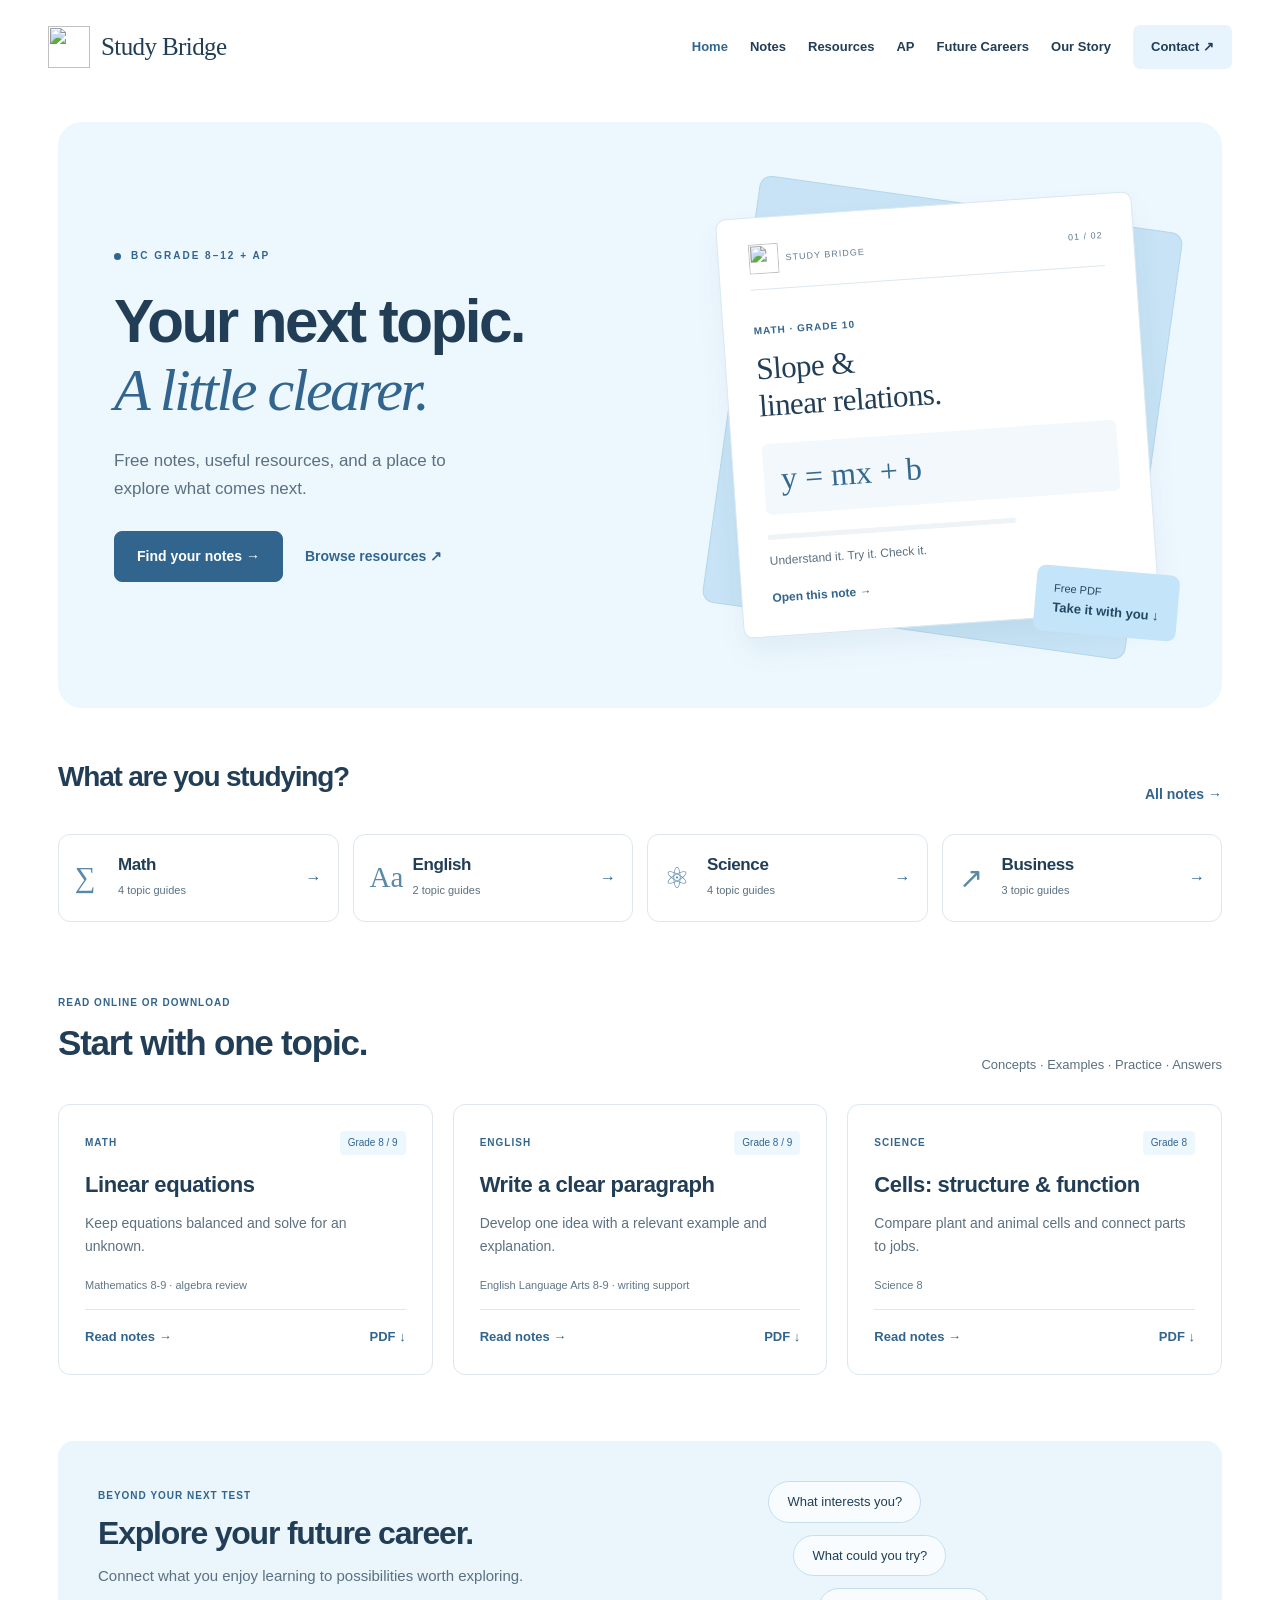
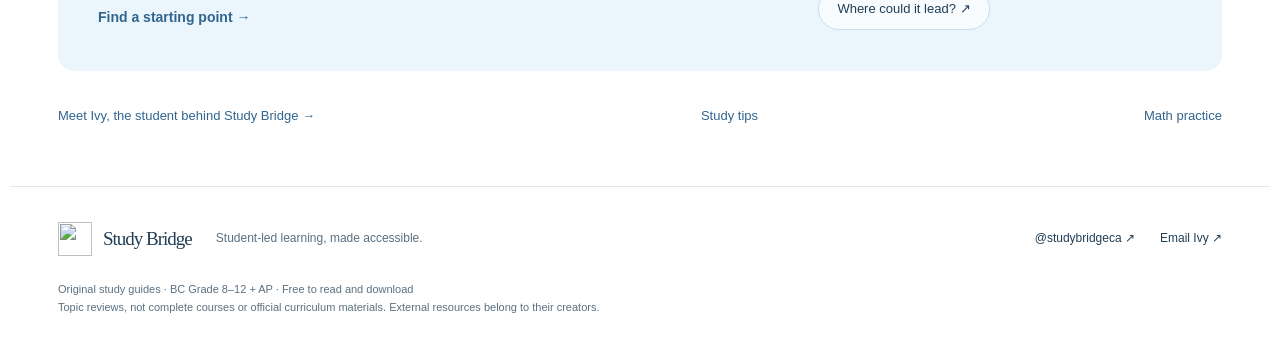
==== index.html @ da72101c "Add Study Bridge website and editable learning content" ====
<!doctype html>
<html lang="en"><head><meta charset="utf-8"><meta name="viewport" content="width=device-width,initial-scale=1"><meta name="description" content="Study Bridge: a student-led space to learn, practise, and grow together. Free lessons, study tips, and community."><meta name="theme-color" content="#214be6"><title>Study Bridge — A little support. A lot of possibility.</title><link rel="icon" href="./assets/logo.svg" type="image/svg+xml"><link rel="stylesheet" href="./styles.css"><script defer src="./content.js"></script><script defer src="./notes-data.js"></script><script defer src="./library.js"></script><script defer src="./app.js"></script></head><body><a class="skip" href="#main">Skip to content</a><header><a class="brand" href="#home" aria-label="Study Bridge home"><img src="./assets/logo.svg" alt="" width="42" height="42">Study Bridge</a><button id="menu" class="menu" aria-expanded="false" aria-controls="nav">Menu ☰</button><nav id="nav" aria-label="Main navigation"><a href="#home">Home</a><a href="#learn">Notes</a><a href="#resources">Resources</a><a href="#ap">AP</a><a href="#careers">Future Careers</a><a href="#story">Our Story</a><a class="nav-cta" href="#involved">Contact ↗</a></nav></header><main id="main" tabindex="-1"></main><footer><a class="brand" href="#home"><img src="./assets/logo.svg" alt="" width="34" height="34">Study Bridge</a><p>Student-led learning, made accessible.</p><div><a href="https://www.instagram.com/studybridgeca/" target="_blank" rel="noopener noreferrer">@studybridgeca ↗</a><a href="mailto:ivyystudyy@gmail.com">Email Ivy ↗</a></div><small>Original study guides · BC Grade 8–12 + AP · Free to read and download<br>Topic reviews, not complete courses or official curriculum materials. External resources belong to their creators.</small></footer><noscript><p>Please enable JavaScript to view lessons and use the quizzes.</p></noscript></body></html>
---- styles.css ----
:root{--blue:#214be6;--ink:#182b50;--muted:#5e6d85;--line:#dce3ef;--pale:#edf3ff;--white:#fff}*{box-sizing:border-box}html{scroll-behavior:smooth}body{margin:0;background:#fbfcff;color:var(--ink);font:16px/1.65 -apple-system,BlinkMacSystemFont,"Segoe UI",sans-serif}a{color:inherit;text-decoration:none}button,input,textarea{font:inherit}button,a,input,textarea,summary{touch-action:manipulation}button{cursor:pointer}a:focus-visible,button:focus-visible,input:focus-visible,textarea:focus-visible,summary:focus-visible{outline:3px solid #e99c22;outline-offset:5px}header{min-height:100px;max-width:1320px;margin:auto;padding:22px 48px;display:flex;align-items:center;justify-content:space-between;gap:30px}.brand{display:inline-flex;align-items:center;font-size:23px;font-weight:750;letter-spacing:-1px;white-space:nowrap}.brand-mark{display:inline-flex;align-items:center;justify-content:center;background:var(--blue);color:white;width:34px;height:34px;border-radius:9px;font-size:38px;line-height:1;margin-right:10px;padding-bottom:10px}.brand-dot{color:var(--blue)}nav{display:flex;align-items:center;gap:25px;font-size:13px;font-weight:600}nav a.active{color:var(--blue)}nav a:hover{color:var(--blue)}.nav-cta{border:1px solid var(--line);padding:11px 18px;border-radius:7px}.nav-cta span{padding-left:12px}.menu{display:none}.skip{position:absolute;top:-100px;padding:10px;background:white;z-index:10}.skip:focus{top:0}main{min-height:65vh}.wrap{max-width:1224px;margin:auto;padding:0 48px}.hero{padding-top:65px;padding-bottom:65px;display:grid;grid-template-columns:1.07fr 1fr;gap:60px;align-items:center}.eyebrow{color:var(--blue);font-size:11px;font-weight:750;letter-spacing:2px;text-transform:uppercase;display:flex;gap:10px;align-items:center}.eyebrow:before{content:"";width:7px;height:7px;border-radius:50%;background:var(--blue)}h1,h2,h3,p{margin-top:0}h1{font-size:clamp(42px,4.8vw,65px);line-height:1.09;letter-spacing:-3px;font-weight:650;margin:24px 0}h1 em{font-family:Georgia,serif;color:var(--blue);font-weight:400}p{color:var(--muted)}.hero p{max-width:410px;font-size:17px;line-height:1.8}.actions{display:flex;align-items:center;gap:22px;flex-wrap:wrap;margin-top:28px}.btn{display:inline-flex;justify-content:center;gap:25px;align-items:center;padding:13px 22px;background:var(--blue);color:white;border:1px solid var(--blue);border-radius:6px;font-size:14px;font-weight:650}.btn:hover{background:#1738b5}.btn.secondary{background:white;color:var(--blue);border-color:var(--line)}.text-link{font-size:14px;font-weight:650;color:var(--blue)}.hero-art{position:relative}.hero-art img{display:block;width:100%;border-radius:22px}.art-note{font-family:Georgia,serif;font-style:italic;text-align:center;margin-top:12px;color:#687da3;font-size:15px}.micro{font-size:12px!important;margin-top:24px;display:flex;gap:20px}.micro span:before{content:"✓ ";color:var(--blue)}.ribbon{border-top:1px solid var(--line);border-bottom:1px solid var(--line);padding:20px 0;display:flex;justify-content:space-between;align-items:center;gap:20px;font-size:12px;letter-spacing:.5px}.ribbon strong{font-size:13px}.ribbon span{color:var(--muted)}section.block{padding:66px 0}.section-top{display:flex;justify-content:space-between;align-items:end;gap:20px;margin-bottom:28px}h2{font-size:35px;line-height:1.2;letter-spacing:-1.2px;margin-bottom:12px}h3{font-size:21px;line-height:1.3;letter-spacing:-.4px;margin-bottom:12px}.section-top p{margin:0;font-size:14px}.cards{display:grid;grid-template-columns:repeat(4,1fr);gap:18px}.card{padding:25px;border:1px solid var(--line);background:white;border-radius:12px;transition:transform .2s,border-color .2s}.card:hover{transform:translateY(-3px);border-color:#91aaf2}.icon{display:flex;align-items:center;justify-content:center;width:48px;height:48px;border-radius:10px;background:var(--pale);color:var(--blue);font:26px Georgia,serif;margin-bottom:29px}.card p{font-size:13px;min-height:43px}.card .card-link{display:flex;justify-content:space-between;border-top:1px solid var(--line);padding-top:17px;font-size:12px;font-weight:650;color:var(--blue)}.tag{display:inline-block;color:var(--blue);font-size:10px;font-weight:700;letter-spacing:1px;text-transform:uppercase;margin-bottom:10px}.feature{display:grid;grid-template-columns:1fr 1fr;background:var(--pale);border-radius:16px;overflow:hidden}.feature-copy{padding:42px}.feature-copy p{font-size:14px}.math-art{min-height:260px;display:flex;align-items:center;justify-content:center;background:#e0eaff;position:relative;overflow:hidden}.math-art:before,.math-art:after{content:"";position:absolute;width:260px;height:260px;border:1px solid #bed0f7;border-radius:50%;transform:translate(-85px,50px)}.math-art:after{transform:translate(85px,-50px)}.equation{background:white;padding:27px 38px;box-shadow:0 15px 40px #183b8c12;border-radius:10px;transform:rotate(-5deg);z-index:1;font:38px Georgia,serif;color:var(--blue)}.equation small{display:block;font:11px sans-serif;letter-spacing:2px;margin-bottom:15px}.story-strip{display:grid;grid-template-columns:1fr 1fr;gap:80px;padding:70px 0}.story-strip h2{max-width:420px}.story-strip p{font-size:15px}.cta{padding:42px;border-radius:14px;background:var(--blue);color:white;display:flex;align-items:center;justify-content:space-between;gap:20px;margin-bottom:70px}.cta p{color:#d7e2ff;margin:0}.cta h2{font-size:29px}.cta .btn{background:white;color:var(--blue);white-space:nowrap}footer{border-top:1px solid var(--line);max-width:1224px;margin:auto;padding:35px 48px;display:flex;align-items:center;gap:24px;flex-wrap:wrap}footer .brand{font-size:19px}footer p,footer a{font-size:12px}footer p{margin:0}footer div{margin-left:auto;display:flex;gap:25px}footer small{width:100%;font-size:11px;color:var(--muted)}.page-head{padding:50px 0 35px;max-width:760px}.page-head h1{font-size:52px}.page-head p{font-size:17px}.three{grid-template-columns:repeat(3,1fr)}.lesson-layout{display:grid;grid-template-columns:230px 1fr;gap:50px;padding-bottom:70px}.lesson-nav{position:sticky;top:24px;align-self:start;border:1px solid var(--line);border-radius:12px;padding:22px;font-size:13px}.lesson-nav a{display:block;padding:8px 0;color:var(--muted)}.lesson-nav a:hover{color:var(--blue)}.lesson-nav progress{width:100%;accent-color:var(--blue)}.lesson section{margin-bottom:30px;padding:30px;background:white;border:1px solid var(--line);border-radius:12px;scroll-margin-top:20px}.lesson h2{font-size:26px}.lesson p,.lesson li{font-size:15px}.formula{background:var(--pale);border-left:3px solid var(--blue);padding:18px 22px;font-size:22px;color:var(--blue);margin:20px 0}.callout{padding:18px;border-radius:8px;background:var(--pale);font-size:14px}.steps{padding-left:23px}.steps li{padding:6px 0}.check{display:block;margin-top:24px;font-size:13px;font-weight:600}.check input{accent-color:var(--blue);margin-right:8px}details{border-bottom:1px solid var(--line);padding:18px 0}summary{cursor:pointer;font-weight:600}details p{margin:15px 0 0}.quiz fieldset{border:0;padding:22px 0;margin:0;border-bottom:1px solid var(--line)}.quiz legend{font-size:16px;font-weight:650;padding-top:20px}.option{display:block;border:1px solid var(--line);padding:10px 14px;margin-top:9px;border-radius:7px;font-size:14px;cursor:pointer}.option:has(input:checked){border-color:var(--blue);background:var(--pale)}.option input{margin-right:10px;accent-color:var(--blue)}.feedback{font-size:14px;margin-top:12px;padding:12px;background:#eef5ff;border-radius:6px}.feedback.correct{background:#e8f6ee;color:#24553c}.result{padding:18px;margin-top:20px;background:var(--pale);border-radius:8px}.timeline{border-left:2px solid #bdcff8;padding-left:35px;margin:10px 0 60px;max-width:800px}.timeline article{position:relative;padding:10px 0 25px}.timeline article:before{content:"";position:absolute;left:-43px;top:18px;width:14px;height:14px;border-radius:50%;background:var(--blue);border:3px solid #fbfcff}.timeline p{font-size:16px}.tips-list{max-width:850px;padding-bottom:65px}.tips-list details{padding:24px 0}.tips-list summary{font-size:22px}.draft{width:100%;min-height:150px;border:1px solid var(--line);padding:15px;border-radius:8px;background:#fbfcff;color:var(--ink)}.wide-card{padding:30px;margin:30px 0 65px;border:1px solid var(--line);border-radius:12px;background:white}.muted{font-size:13px;color:var(--muted)}.breadcrumb{font-size:13px;color:var(--blue);margin-bottom:20px}.status{font-size:13px;min-height:25px;margin-top:12px}.reset{background:none;border:0;color:var(--muted);text-decoration:underline;font-size:12px;padding:12px 0} @media(max-width:1050px){header{padding:20px 28px}nav{gap:15px;font-size:12px}.wrap{padding:0 28px}.hero{gap:28px}h1{font-size:51px}.cards{grid-template-columns:repeat(2,1fr)}.three{grid-template-columns:repeat(3,1fr)}}@media(max-width:760px){header{min-height:80px;flex-wrap:wrap;padding:20px 22px;gap:15px}.menu{display:block;border:1px solid var(--line);background:white;border-radius:6px;padding:7px 12px;font-size:13px}nav{display:none;width:100%;flex-wrap:wrap;padding:12px 0;gap:18px}nav.open{display:flex}.wrap{padding:0 22px}.hero{grid-template-columns:1fr;padding-top:35px;padding-bottom:35px;gap:25px}h1{font-size:48px;letter-spacing:-2px}.hero p{font-size:16px}.hero-art{max-width:460px;width:100%;margin:auto}.ribbon{flex-wrap:wrap;gap:10px 22px}.ribbon strong{width:100%}section.block{padding:40px 0}.section-top{align-items:start}.section-top h2,h2{font-size:29px}.section-top .text-link{max-width:110px}.card{padding:20px}.cards,.three{grid-template-columns:1fr 1fr}.feature{grid-template-columns:1fr}.feature-copy{padding:28px}.math-art{min-height:210px}.story-strip{grid-template-columns:1fr;gap:15px;padding:45px 0}.cta{align-items:start;flex-direction:column;padding:28px;margin-bottom:40px}footer{padding:28px 22px;gap:18px}footer div{margin-left:0}.page-head{padding:30px 0 20px}.page-head h1{font-size:40px}.lesson-layout{grid-template-columns:1fr;gap:22px}.lesson-nav{position:static}.lesson-nav a{display:inline-block;margin-right:15px}.lesson section{padding:22px}.page-head p{font-size:16px}}@media(max-width:420px){.cards,.three{grid-template-columns:1fr}.card p{min-height:0}.icon{margin-bottom:20px}.micro{gap:12px}.section-top{flex-direction:column}.section-top .text-link{max-width:none}.equation{font-size:30px}}@media(prefers-reduced-motion:reduce){html{scroll-behavior:auto}*{transition:none!important}}
/* Study Bridge v2: soft blue, direct navigation, topic-first learning. */
:root{--blue:#32658e;--ink:#213e56;--muted:#5b7080;--line:#dce7ee;--pale:#edf7fe}body{background:#fff}header{max-width:1320px;min-height:94px}header .brand{font-family:Georgia,serif;font-weight:500;font-size:25px;letter-spacing:-.6px}.brand img{margin-right:11px}nav{gap:22px}nav a{white-space:nowrap}.nav-cta{background:#e8f4fd;border:0}.wrap{max-width:1260px}.eyebrow{font-size:10px}.home-intro{display:grid;grid-template-columns:1.15fr 1fr;align-items:center;gap:70px;background:#edf7fe;border-radius:24px;padding:65px 56px;margin-top:28px}.home-intro h1{font-size:clamp(44px,4.7vw,63px);font-weight:550;letter-spacing:-2.5px;line-height:1.12}.home-intro p{max-width:360px;font-size:17px}.btn{background:#32658e;border-color:#32658e;border-radius:8px}.btn:hover{background:#244d70}.study-stack{position:relative;padding:18px 20px}.stack-back{background:#c7e3f5;border:1px solid #b5d6eb;position:absolute;inset:15px 10px 10px 20px;border-radius:12px;transform:rotate(8deg)}.sample-sheet{position:relative;background:white;border:1px solid #d8e8f3;padding:26px 30px;border-radius:10px;box-shadow:0 15px 28px #365b7910;transform:rotate(-4deg)}.sheet-brand{display:flex;align-items:center;gap:7px;font-size:9px;letter-spacing:1px;color:#607c91;border-bottom:1px solid var(--line);padding-bottom:15px;margin-bottom:26px}.sheet-brand span{margin-left:auto}.sample-sheet h2{font-family:Georgia,serif;font-size:31px;font-weight:400;letter-spacing:-.6px}.sample-sheet p{font-size:12px;margin:12px 0}.sample-sheet a{font-size:12px;font-weight:650;color:var(--blue)}.sample-equation{font:32px Georgia,serif;background:#f2f8fc;color:#34698f;border-radius:6px;padding:17px;margin-top:20px}.sheet-rule{width:70%;height:5px;background:#edf3f7;margin-top:20px}.pdf-stamp{position:absolute;right:-12px;bottom:7px;background:#c4e4f9;color:#234861;padding:13px 18px;border-radius:9px;transform:rotate(5deg);font-size:11px}.pdf-stamp strong{font-size:13px}.subject-section{padding-top:52px}.subject-section h2{font-size:28px}.subject-grid{display:grid;grid-template-columns:repeat(4,1fr);gap:14px}.subject-tile{border:1px solid var(--line);border-radius:12px;padding:19px 16px;display:flex;align-items:center;gap:12px}.subject-tile>span{font:29px Georgia,serif;color:#5b8aa9;width:31px}.subject-tile h3{margin:0;font-size:17px}.subject-tile small{font-size:11px;color:var(--muted)}.subject-tile b{margin-left:auto;color:var(--blue);font-weight:400}.subject-tile:hover{background:var(--pale)}.notes-grid{display:grid;grid-template-columns:repeat(3,minmax(0,1fr));gap:20px}.note-card{border:1px solid var(--line);border-radius:12px;padding:26px;display:flex;flex-direction:column;background:#fff;min-width:0}.note-card h3{font-size:22px;line-height:1.3;margin:16px 0 12px}.note-card h3 a:hover{color:var(--blue)}.note-card p{font-size:14px;margin-bottom:18px}.note-top{display:flex;justify-content:space-between;align-items:center;gap:8px}.note-top .tag{margin:0}.grade-pill{padding:4px 8px;background:var(--pale);border-radius:4px;color:var(--blue);font-size:10px;white-space:nowrap}.course-label{display:block;font-size:11px;color:#607787;margin-bottom:15px}.note-links{display:flex;justify-content:space-between;gap:10px;border-top:1px solid var(--line);padding-top:16px;margin-top:auto;font-size:13px;font-weight:600;color:var(--blue)}.note-links a:hover,.text-link:hover{text-decoration:underline}.future-banner{background:#eaf5fc;border-radius:16px;display:grid;grid-template-columns:1.5fr 1fr;gap:50px;padding:40px}.future-banner h2{font-size:32px}.future-banner p{font-size:15px}.path-labels{display:flex;flex-direction:column;gap:12px;align-items:start;justify-content:center}.path-labels span{border:1px solid #c6dfef;background:#f8fcff;padding:9px 18px;border-radius:30px;font-size:13px}.path-labels span:nth-child(2){margin-left:25px}.path-labels span:nth-child(3){margin-left:50px}.home-bottom{display:flex;gap:28px;justify-content:space-between;font-size:13px;padding:34px 0 60px;color:var(--blue)}.page-head{max-width:900px;padding-top:45px}.page-head h1{font-size:50px;font-weight:550;letter-spacing:-2px}.filter-bar{display:flex;align-items:end;gap:16px;background:#f2f8fc;border:1px solid var(--line);border-radius:12px;padding:22px;margin:5px 0 18px}.filter-bar label{display:flex;flex-direction:column;gap:7px;font-size:11px;color:var(--muted);font-weight:650;min-width:155px}.filter-bar select,.filter-bar input{background:white;border:1px solid #cedee9;color:var(--ink);border-radius:6px;padding:10px 12px;font:14px -apple-system,BlinkMacSystemFont,"Segoe UI",sans-serif;min-height:44px;max-width:100%}.filter-bar .search-label{flex:1}.filter-bar button{min-height:44px;padding:10px 18px}.filter-bar p{margin:0 0 10px}.library-meta{display:flex;justify-content:space-between;gap:12px;font-size:12px;color:var(--muted);margin:20px 0}.library-meta p{margin:0}.catalog-note{font-size:12px;line-height:1.7;margin:22px 0 40px;max-width:860px}.slim-banner{border-top:1px solid var(--line);display:flex;gap:25px;flex-wrap:wrap;padding:26px 0 65px;font-size:14px}.slim-banner a{color:var(--blue);font-weight:650}.empty-state{grid-column:1/-1;padding:40px;border:1px dashed #b4cbdc;border-radius:12px;background:#f8fcff}.resource-bottom{margin-top:auto;display:flex;align-items:start;flex-direction:column;gap:14px}.cost{font-size:11px;color:#436c54;background:#eff7f1;padding:4px 8px;border-radius:4px}.note-reader{max-width:850px;margin:35px auto 65px}.note-reader .page-head{padding-top:25px}.note-reader .page-head h1{font-size:45px}.download-row{display:flex;align-items:center;justify-content:space-between;gap:15px;border-block:1px solid var(--line);padding:20px 0;margin-bottom:30px}.download-row>span{font-size:13px;color:var(--muted)}.note-credit{font-size:12px;color:var(--muted);padding:20px 0}.note-credit a{color:var(--blue);text-decoration:underline}.practice-item{padding:15px 0;border-top:1px solid var(--line)}.practice-item details{border:0;padding:0}.practice-item p{margin-bottom:9px}.practice-item summary{font-size:13px;color:var(--blue)}.career-grid details{margin-top:auto;border:0}.career-grid summary{font-size:14px;color:var(--blue)}.career-tools{padding:50px 0 10px}.founder-layout{display:grid;grid-template-columns:.85fr 1.15fr;gap:75px;align-items:center;padding:55px 0 80px}.founder-photo img{width:100%;height:560px;object-fit:cover;object-position:50% 39%;border-radius:12px;display:block}.founder-photo span{display:block;font-size:11px;color:var(--muted);margin-top:13px;letter-spacing:.7px}.founder-copy h1{font-family:Georgia,serif;font-size:60px;font-weight:400;letter-spacing:-2px}.founder-copy p{font-size:16px;line-height:1.95;margin-bottom:21px}.founder-signature{font:italic 35px Georgia,serif;color:var(--blue);margin:10px 0 20px}.contact-links{border-top:1px solid var(--line);padding-top:20px;display:flex;flex-wrap:wrap;gap:14px 25px;font-size:13px;color:var(--blue)}.contact-panel{display:grid;grid-template-columns:1fr 1fr;gap:22px;padding:10px 0 50px}.contact-panel>a{padding:32px;border:1px solid var(--line);border-radius:12px;background:var(--pale)}.contact-panel h2{font-size:25px;overflow-wrap:anywhere}.contact-panel p{font-size:14px;margin-bottom:0}.contact-panel a:hover{border-color:#7ea7c5}footer{max-width:1260px}footer .brand{font-family:Georgia,serif;font-weight:500}select:focus-visible{outline:3px solid #e99c22;outline-offset:3px} @media(max-width:1100px){nav{gap:15px;font-size:12px}.home-intro{gap:30px;padding:40px 35px}.subject-grid{grid-template-columns:repeat(2,1fr)}.notes-grid{grid-template-columns:repeat(2,minmax(0,1fr))}.founder-layout{gap:40px}.founder-photo img{height:530px}.filter-bar label{min-width:120px}}@media(max-width:760px){header{padding:18px 22px}.home-intro{margin-top:12px;padding:32px 25px;grid-template-columns:1fr;gap:30px;border-radius:16px}.home-intro h1{font-size:44px}.home-intro p{font-size:15px}.study-stack{max-width:370px;margin:auto;width:100%;padding:12px 15px}.sample-sheet{padding:20px 25px}.sample-sheet h2{font-size:29px}.sheet-brand{margin-bottom:20px}.subject-section{padding-top:35px}.subject-grid{gap:10px}.subject-tile{padding:15px 12px;gap:8px}.subject-tile h3{font-size:15px}.subject-tile>span{font-size:24px;width:22px}.notes-grid{grid-template-columns:1fr}.note-card{padding:23px}.future-banner{grid-template-columns:1fr;padding:28px;gap:15px}.path-labels{gap:8px}.home-bottom{flex-wrap:wrap;gap:16px;padding:26px 0 40px}.home-bottom>a:first-child{width:100%}.filter-bar{flex-wrap:wrap;gap:13px;padding:17px}.filter-bar label{min-width:0;flex:1}.filter-bar .search-label{flex:1 1 calc(100% - 90px)}.filter-bar select{width:100%}.page-head h1{font-size:39px}.library-meta{font-size:11px}.founder-layout{grid-template-columns:1fr;gap:30px;padding:25px 0 45px}.founder-photo{max-width:420px;margin:auto;width:100%}.founder-photo img{height:430px;object-position:50% 38%}.founder-copy h1{font-size:48px}.founder-copy p{font-size:15px}.contact-panel{grid-template-columns:1fr;gap:15px}.contact-panel>a{padding:25px}.contact-panel h2{font-size:24px}.note-reader .page-head h1{font-size:37px}.download-row{align-items:start;flex-direction:column}.pdf-stamp{right:-5px}.slim-banner{padding-bottom:35px}footer small{line-height:1.8}}@media(max-width:350px){.subject-grid{grid-template-columns:1fr}.home-intro h1{font-size:37px}}
main:focus{outline:none}
@media(max-width:760px){.filter-bar{display:grid;grid-template-columns:minmax(0,1fr) minmax(0,1fr);align-items:end}.filter-bar .search-label{grid-column:1/-1}.filter-bar button{justify-self:start}.filter-bar p{grid-column:1/-1}.filter-bar input{width:100%}}
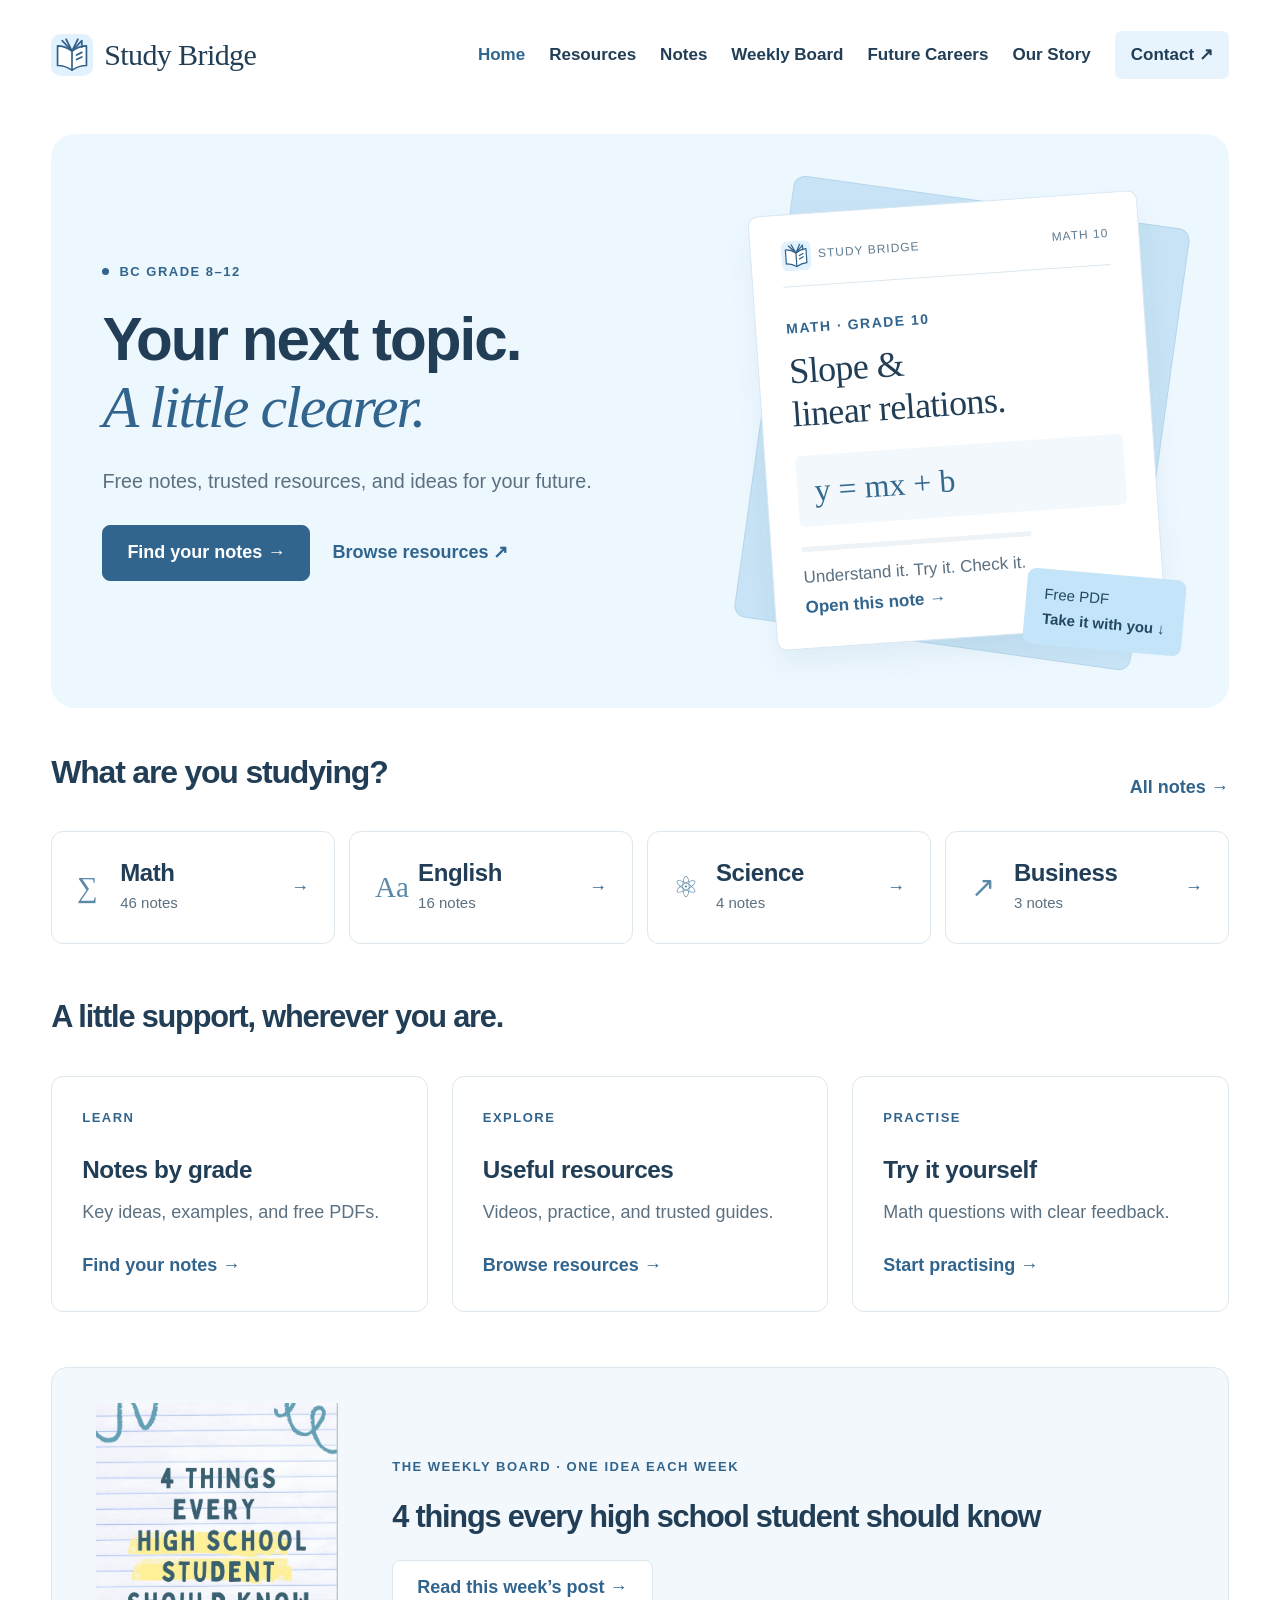
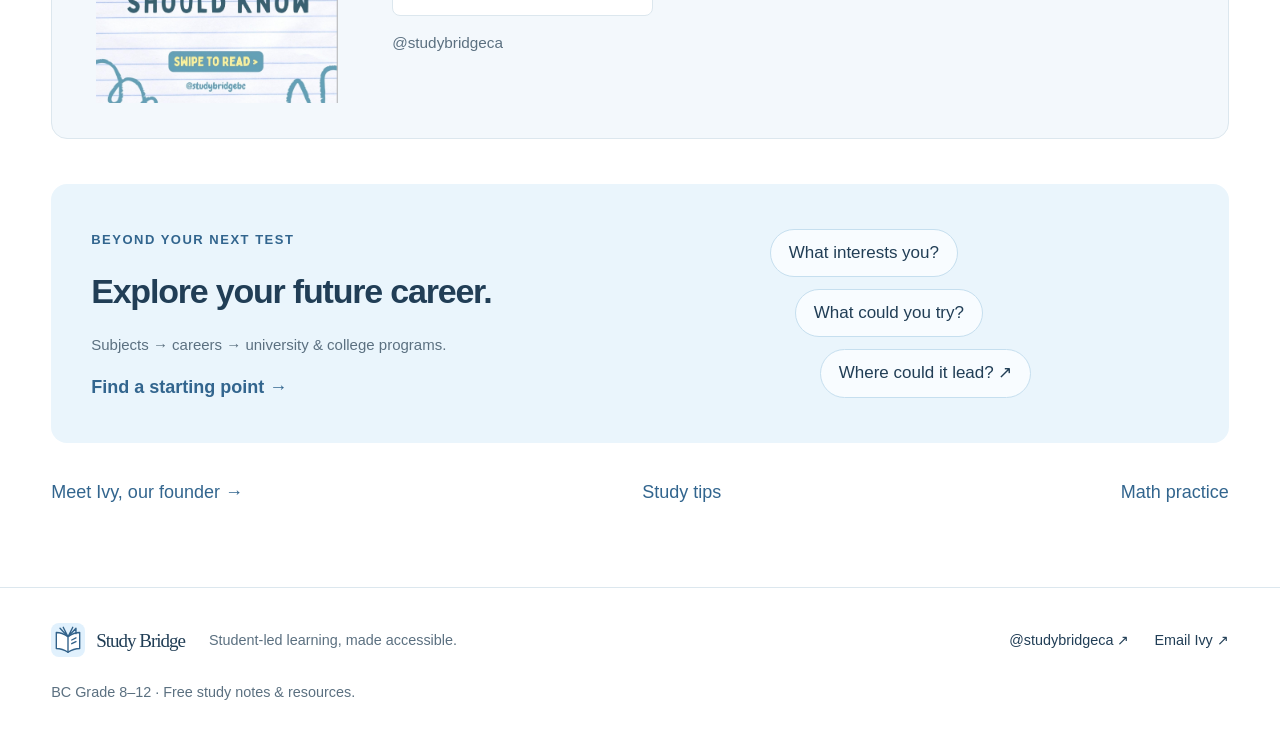
==== commit c5d63da5: "Publish approved redesign with Math and English note libraries" ====
--- a/index.html
+++ b/index.html
@@ -1,2 +1,2 @@
 <!doctype html>
-<html lang="en"><head><meta charset="utf-8"><meta name="viewport" content="width=device-width,initial-scale=1"><meta name="description" content="Study Bridge: a student-led space to learn, practise, and grow together. Free lessons, study tips, and community."><meta name="theme-color" content="#214be6"><title>Study Bridge — A little support. A lot of possibility.</title><link rel="icon" href="./assets/logo.svg" type="image/svg+xml"><link rel="stylesheet" href="./styles.css"><script defer src="./content.js"></script><script defer src="./notes-data.js"></script><script defer src="./library.js"></script><script defer src="./app.js"></script></head><body><a class="skip" href="#main">Skip to content</a><header><a class="brand" href="#home" aria-label="Study Bridge home"><img src="./assets/logo.svg" alt="" width="42" height="42">Study Bridge</a><button id="menu" class="menu" aria-expanded="false" aria-controls="nav">Menu ☰</button><nav id="nav" aria-label="Main navigation"><a href="#home">Home</a><a href="#learn">Notes</a><a href="#resources">Resources</a><a href="#ap">AP</a><a href="#careers">Future Careers</a><a href="#story">Our Story</a><a class="nav-cta" href="#involved">Contact ↗</a></nav></header><main id="main" tabindex="-1"></main><footer><a class="brand" href="#home"><img src="./assets/logo.svg" alt="" width="34" height="34">Study Bridge</a><p>Student-led learning, made accessible.</p><div><a href="https://www.instagram.com/studybridgeca/" target="_blank" rel="noopener noreferrer">@studybridgeca ↗</a><a href="mailto:ivyystudyy@gmail.com">Email Ivy ↗</a></div><small>Original study guides · BC Grade 8–12 + AP · Free to read and download<br>Topic reviews, not complete courses or official curriculum materials. External resources belong to their creators.</small></footer><noscript><p>Please enable JavaScript to view lessons and use the quizzes.</p></noscript></body></html>
+<html lang="en"><head><meta charset="utf-8"><meta name="viewport" content="width=device-width,initial-scale=1"><meta name="description" content="Study Bridge: a student-led space to learn, practise, and grow together. Free lessons, study tips, and community."><meta name="theme-color" content="#edf7fe"><title>Study Bridge — A little support. A lot of possibility.</title><link rel="icon" href="./assets/logo.svg" type="image/svg+xml"><link rel="stylesheet" href="./styles.css?v=20261025b"><script defer src="./content.js?v=20261025b"></script><script defer src="./notes-data.js?v=20261025b"></script><script defer src="./library.js?v=20261025b"></script><script defer src="./english-library.js?v=20261025b"></script><script defer src="./math-library.js?v=20261025b"></script><script defer src="./career-data.js?v=20261025b"></script><script defer src="./posts-data.js?v=20261025b"></script><script defer src="./app.js?v=20261025b"></script></head><body><a class="skip" href="#main">Skip to content</a><header><a class="brand" href="#home" aria-label="Study Bridge home"><img src="./assets/logo.svg" alt="" width="42" height="42">Study Bridge</a><button id="menu" class="menu" aria-expanded="false" aria-controls="nav">Menu ☰</button><nav id="nav" aria-label="Main navigation"><a href="#home">Home</a><a href="#resources">Resources</a><a href="#learn">Notes</a><a href="#weekly">Weekly Board</a><a href="#careers">Future Careers</a><a href="#story">Our Story</a><a class="nav-cta" href="#involved">Contact ↗</a></nav></header><main id="main" tabindex="-1"></main><footer><a class="brand" href="#home"><img src="./assets/logo.svg" alt="" width="34" height="34">Study Bridge</a><p>Student-led learning, made accessible.</p><div><a href="https://www.instagram.com/studybridgeca/" target="_blank" rel="noopener noreferrer">@studybridgeca ↗</a><a href="mailto:ivyystudyy@gmail.com">Email Ivy ↗</a></div><small>BC Grade 8–12 · Free study notes & resources.</small></footer><noscript><p>Please enable JavaScript to view lessons and use the quizzes.</p></noscript></body></html>
--- a/styles.css
+++ b/styles.css
@@ -3,3 +3,14 @@
 :root{--blue:#32658e;--ink:#213e56;--muted:#5b7080;--line:#dce7ee;--pale:#edf7fe}body{background:#fff}header{max-width:1320px;min-height:94px}header .brand{font-family:Georgia,serif;font-weight:500;font-size:25px;letter-spacing:-.6px}.brand img{margin-right:11px}nav{gap:22px}nav a{white-space:nowrap}.nav-cta{background:#e8f4fd;border:0}.wrap{max-width:1260px}.eyebrow{font-size:10px}.home-intro{display:grid;grid-template-columns:1.15fr 1fr;align-items:center;gap:70px;background:#edf7fe;border-radius:24px;padding:65px 56px;margin-top:28px}.home-intro h1{font-size:clamp(44px,4.7vw,63px);font-weight:550;letter-spacing:-2.5px;line-height:1.12}.home-intro p{max-width:360px;font-size:17px}.btn{background:#32658e;border-color:#32658e;border-radius:8px}.btn:hover{background:#244d70}.study-stack{position:relative;padding:18px 20px}.stack-back{background:#c7e3f5;border:1px solid #b5d6eb;position:absolute;inset:15px 10px 10px 20px;border-radius:12px;transform:rotate(8deg)}.sample-sheet{position:relative;background:white;border:1px solid #d8e8f3;padding:26px 30px;border-radius:10px;box-shadow:0 15px 28px #365b7910;transform:rotate(-4deg)}.sheet-brand{display:flex;align-items:center;gap:7px;font-size:9px;letter-spacing:1px;color:#607c91;border-bottom:1px solid var(--line);padding-bottom:15px;margin-bottom:26px}.sheet-brand span{margin-left:auto}.sample-sheet h2{font-family:Georgia,serif;font-size:31px;font-weight:400;letter-spacing:-.6px}.sample-sheet p{font-size:12px;margin:12px 0}.sample-sheet a{font-size:12px;font-weight:650;color:var(--blue)}.sample-equation{font:32px Georgia,serif;background:#f2f8fc;color:#34698f;border-radius:6px;padding:17px;margin-top:20px}.sheet-rule{width:70%;height:5px;background:#edf3f7;margin-top:20px}.pdf-stamp{position:absolute;right:-12px;bottom:7px;background:#c4e4f9;color:#234861;padding:13px 18px;border-radius:9px;transform:rotate(5deg);font-size:11px}.pdf-stamp strong{font-size:13px}.subject-section{padding-top:52px}.subject-section h2{font-size:28px}.subject-grid{display:grid;grid-template-columns:repeat(4,1fr);gap:14px}.subject-tile{border:1px solid var(--line);border-radius:12px;padding:19px 16px;display:flex;align-items:center;gap:12px}.subject-tile>span{font:29px Georgia,serif;color:#5b8aa9;width:31px}.subject-tile h3{margin:0;font-size:17px}.subject-tile small{font-size:11px;color:var(--muted)}.subject-tile b{margin-left:auto;color:var(--blue);font-weight:400}.subject-tile:hover{background:var(--pale)}.notes-grid{display:grid;grid-template-columns:repeat(3,minmax(0,1fr));gap:20px}.note-card{border:1px solid var(--line);border-radius:12px;padding:26px;display:flex;flex-direction:column;background:#fff;min-width:0}.note-card h3{font-size:22px;line-height:1.3;margin:16px 0 12px}.note-card h3 a:hover{color:var(--blue)}.note-card p{font-size:14px;margin-bottom:18px}.note-top{display:flex;justify-content:space-between;align-items:center;gap:8px}.note-top .tag{margin:0}.grade-pill{padding:4px 8px;background:var(--pale);border-radius:4px;color:var(--blue);font-size:10px;white-space:nowrap}.course-label{display:block;font-size:11px;color:#607787;margin-bottom:15px}.note-links{display:flex;justify-content:space-between;gap:10px;border-top:1px solid var(--line);padding-top:16px;margin-top:auto;font-size:13px;font-weight:600;color:var(--blue)}.note-links a:hover,.text-link:hover{text-decoration:underline}.future-banner{background:#eaf5fc;border-radius:16px;display:grid;grid-template-columns:1.5fr 1fr;gap:50px;padding:40px}.future-banner h2{font-size:32px}.future-banner p{font-size:15px}.path-labels{display:flex;flex-direction:column;gap:12px;align-items:start;justify-content:center}.path-labels span{border:1px solid #c6dfef;background:#f8fcff;padding:9px 18px;border-radius:30px;font-size:13px}.path-labels span:nth-child(2){margin-left:25px}.path-labels span:nth-child(3){margin-left:50px}.home-bottom{display:flex;gap:28px;justify-content:space-between;font-size:13px;padding:34px 0 60px;color:var(--blue)}.page-head{max-width:900px;padding-top:45px}.page-head h1{font-size:50px;font-weight:550;letter-spacing:-2px}.filter-bar{display:flex;align-items:end;gap:16px;background:#f2f8fc;border:1px solid var(--line);border-radius:12px;padding:22px;margin:5px 0 18px}.filter-bar label{display:flex;flex-direction:column;gap:7px;font-size:11px;color:var(--muted);font-weight:650;min-width:155px}.filter-bar select,.filter-bar input{background:white;border:1px solid #cedee9;color:var(--ink);border-radius:6px;padding:10px 12px;font:14px -apple-system,BlinkMacSystemFont,"Segoe UI",sans-serif;min-height:44px;max-width:100%}.filter-bar .search-label{flex:1}.filter-bar button{min-height:44px;padding:10px 18px}.filter-bar p{margin:0 0 10px}.library-meta{display:flex;justify-content:space-between;gap:12px;font-size:12px;color:var(--muted);margin:20px 0}.library-meta p{margin:0}.catalog-note{font-size:12px;line-height:1.7;margin:22px 0 40px;max-width:860px}.slim-banner{border-top:1px solid var(--line);display:flex;gap:25px;flex-wrap:wrap;padding:26px 0 65px;font-size:14px}.slim-banner a{color:var(--blue);font-weight:650}.empty-state{grid-column:1/-1;padding:40px;border:1px dashed #b4cbdc;border-radius:12px;background:#f8fcff}.resource-bottom{margin-top:auto;display:flex;align-items:start;flex-direction:column;gap:14px}.cost{font-size:11px;color:#436c54;background:#eff7f1;padding:4px 8px;border-radius:4px}.note-reader{max-width:850px;margin:35px auto 65px}.note-reader .page-head{padding-top:25px}.note-reader .page-head h1{font-size:45px}.download-row{display:flex;align-items:center;justify-content:space-between;gap:15px;border-block:1px solid var(--line);padding:20px 0;margin-bottom:30px}.download-row>span{font-size:13px;color:var(--muted)}.note-credit{font-size:12px;color:var(--muted);padding:20px 0}.note-credit a{color:var(--blue);text-decoration:underline}.practice-item{padding:15px 0;border-top:1px solid var(--line)}.practice-item details{border:0;padding:0}.practice-item p{margin-bottom:9px}.practice-item summary{font-size:13px;color:var(--blue)}.career-grid details{margin-top:auto;border:0}.career-grid summary{font-size:14px;color:var(--blue)}.career-tools{padding:50px 0 10px}.founder-layout{display:grid;grid-template-columns:.85fr 1.15fr;gap:75px;align-items:center;padding:55px 0 80px}.founder-photo img{width:100%;height:560px;object-fit:cover;object-position:50% 39%;border-radius:12px;display:block}.founder-photo span{display:block;font-size:11px;color:var(--muted);margin-top:13px;letter-spacing:.7px}.founder-copy h1{font-family:Georgia,serif;font-size:60px;font-weight:400;letter-spacing:-2px}.founder-copy p{font-size:16px;line-height:1.95;margin-bottom:21px}.founder-signature{font:italic 35px Georgia,serif;color:var(--blue);margin:10px 0 20px}.contact-links{border-top:1px solid var(--line);padding-top:20px;display:flex;flex-wrap:wrap;gap:14px 25px;font-size:13px;color:var(--blue)}.contact-panel{display:grid;grid-template-columns:1fr 1fr;gap:22px;padding:10px 0 50px}.contact-panel>a{padding:32px;border:1px solid var(--line);border-radius:12px;background:var(--pale)}.contact-panel h2{font-size:25px;overflow-wrap:anywhere}.contact-panel p{font-size:14px;margin-bottom:0}.contact-panel a:hover{border-color:#7ea7c5}footer{max-width:1260px}footer .brand{font-family:Georgia,serif;font-weight:500}select:focus-visible{outline:3px solid #e99c22;outline-offset:3px} @media(max-width:1100px){nav{gap:15px;font-size:12px}.home-intro{gap:30px;padding:40px 35px}.subject-grid{grid-template-columns:repeat(2,1fr)}.notes-grid{grid-template-columns:repeat(2,minmax(0,1fr))}.founder-layout{gap:40px}.founder-photo img{height:530px}.filter-bar label{min-width:120px}}@media(max-width:760px){header{padding:18px 22px}.home-intro{margin-top:12px;padding:32px 25px;grid-template-columns:1fr;gap:30px;border-radius:16px}.home-intro h1{font-size:44px}.home-intro p{font-size:15px}.study-stack{max-width:370px;margin:auto;width:100%;padding:12px 15px}.sample-sheet{padding:20px 25px}.sample-sheet h2{font-size:29px}.sheet-brand{margin-bottom:20px}.subject-section{padding-top:35px}.subject-grid{gap:10px}.subject-tile{padding:15px 12px;gap:8px}.subject-tile h3{font-size:15px}.subject-tile>span{font-size:24px;width:22px}.notes-grid{grid-template-columns:1fr}.note-card{padding:23px}.future-banner{grid-template-columns:1fr;padding:28px;gap:15px}.path-labels{gap:8px}.home-bottom{flex-wrap:wrap;gap:16px;padding:26px 0 40px}.home-bottom>a:first-child{width:100%}.filter-bar{flex-wrap:wrap;gap:13px;padding:17px}.filter-bar label{min-width:0;flex:1}.filter-bar .search-label{flex:1 1 calc(100% - 90px)}.filter-bar select{width:100%}.page-head h1{font-size:39px}.library-meta{font-size:11px}.founder-layout{grid-template-columns:1fr;gap:30px;padding:25px 0 45px}.founder-photo{max-width:420px;margin:auto;width:100%}.founder-photo img{height:430px;object-position:50% 38%}.founder-copy h1{font-size:48px}.founder-copy p{font-size:15px}.contact-panel{grid-template-columns:1fr;gap:15px}.contact-panel>a{padding:25px}.contact-panel h2{font-size:24px}.note-reader .page-head h1{font-size:37px}.download-row{align-items:start;flex-direction:column}.pdf-stamp{right:-5px}.slim-banner{padding-bottom:35px}footer small{line-height:1.8}}@media(max-width:350px){.subject-grid{grid-template-columns:1fr}.home-intro h1{font-size:37px}}
 main:focus{outline:none}
 @media(max-width:760px){.filter-bar{display:grid;grid-template-columns:minmax(0,1fr) minmax(0,1fr);align-items:end}.filter-bar .search-label{grid-column:1/-1}.filter-bar button{justify-self:start}.filter-bar p{grid-column:1/-1}.filter-bar input{width:100%}}
+/* v3 — clear hierarchy and comfortable desktop type. */
+html{font-size:clamp(18px,1.05vw,22px)}body{font-size:1rem;line-height:1.65}header,.wrap,footer{max-width:1600px;padding-left:clamp(24px,4vw,80px);padding-right:clamp(24px,4vw,80px)}header{min-height:110px;gap:30px}header .brand{font-size:30px}nav{font-size:17px;gap:24px}.nav-cta{padding:10px 16px}.eyebrow,.tag{font-size:13px;letter-spacing:1.5px}.page-head{padding:52px 0 28px}.page-head h1{font-size:clamp(44px,4vw,66px);line-height:1.12}.page-head p,.home-intro p{font-size:1.1rem;max-width:none;margin-bottom:0}h2{font-size:clamp(30px,2.4vw,40px)}h3{font-size:26px}.btn,.text-link,.note-links,.home-bottom,.slim-banner{font-size:1rem}.btn{min-height:50px;padding:12px 24px}.home-intro{margin-top:24px;padding:clamp(30px,4vw,64px);gap:60px;grid-template-columns:1.3fr 1fr}.home-intro h1{font-size:clamp(48px,4.7vw,76px);letter-spacing:-2px}.home-shortcuts{display:grid;gap:20px}.home-shortcuts>a{padding:28px;background:white;border:1px solid #cfdfeb;border-radius:14px;display:flex;flex-direction:column;gap:13px}.home-shortcuts strong{font:normal clamp(27px,2vw,36px)/1.25 Georgia,serif}.home-shortcuts>a>span:last-child{font-size:.9rem;color:var(--blue)}.home-shortcuts>a:hover{border-color:var(--blue)}.subject-section{padding:45px 0}.subject-section h2{font-size:32px}.subject-tile{padding:25px}.subject-tile h3{font-size:24px}.future-banner{padding:40px;margin-top:15px}.future-banner h2{font-size:34px;margin:10px 0 22px}.path-labels span{font-size:17px}.home-bottom{padding:35px 0 50px}.filter-bar{padding:24px;gap:24px}.filter-bar label{font-size:1rem;color:var(--ink);min-width:180px;gap:9px}.filter-bar select,.filter-bar input{font-size:1.1rem;min-height:54px}.note-filters label:not(.search-label){font-size:1.3rem;font-weight:700}.note-filters select{font-size:1.25rem;font-weight:600}.filter-bar .search-label{font-weight:400}.muted,.catalog-note,.library-meta{font-size:.85rem}.grade-section{margin:40px 0 55px}.grade-heading{display:flex;justify-content:space-between;align-items:center;gap:25px;margin-bottom:28px}.grade-heading h2,.grade-heading h1{font-size:clamp(36px,3.2vw,52px);letter-spacing:-1px;margin:0;line-height:1.2}.grade-heading h2 span{color:var(--blue)}.grade-heading p{font-size:1rem;margin:8px 0 0}.grade-heading>a{white-space:nowrap}.chapter-grid{display:grid;grid-template-columns:repeat(3,minmax(0,1fr));gap:22px}.chapter-card{padding:30px;border:1px solid var(--line);border-radius:14px;display:flex;flex-direction:column;min-width:0;transition:border-color .2s}.chapter-card:hover{border-color:#83adca}.chapter-number{font-size:1.65rem;line-height:1.2;font-weight:700;color:var(--ink);margin-bottom:15px}.chapter-card h3{font-size:1.05rem;font-weight:400;color:var(--muted);letter-spacing:0;line-height:1.45;margin:0 0 25px}.note-links{padding-top:18px;gap:18px}.notes-grid{gap:24px}.note-card{padding:30px}.note-card h3{font-size:1.35rem;line-height:1.3}.note-card p{font-size:1rem}.cost,.course-label{font-size:.85rem}.resource-bottom{gap:20px}.pdf-reader{padding-top:32px;padding-bottom:50px}.pdf-reader .breadcrumb{display:inline-block;font-size:1rem;margin-bottom:30px}.pdf-reader>h2{font-size:1.8rem;margin-bottom:8px}.pdf-topic{font-size:1.1rem}.pdf-topic span{color:var(--muted);font-size:.9rem}.pdf-actions{margin:20px 0}.pdf-viewer{width:100%;height:80vh;min-height:600px;border:1px solid var(--line);border-radius:10px;background:#f2f6fa}.career-step{margin:15px 0 35px;padding:30px;border:1px solid var(--line);border-radius:16px}.step-heading{display:flex;align-items:center;gap:16px;margin-bottom:24px}.step-heading>span{font-size:1rem;background:var(--pale);border-radius:50%;width:45px;height:45px;display:grid;place-items:center}.step-heading h2{margin:0;font-size:1.6rem}.subject-picker,.type-picker{border:0;padding:0;margin:0;display:flex;flex-wrap:wrap;gap:12px}.subject-picker legend,.type-picker legend{font-size:.9rem;color:var(--muted);padding:0 0 15px}.interest-chip{position:relative;display:inline-flex}.interest-chip input{position:absolute;width:1px;height:1px;opacity:0}.interest-chip span{border:1px solid #c7dae8;padding:10px 17px;border-radius:30px;font-size:.95rem;cursor:pointer}.interest-chip input:checked+span{background:var(--blue);color:white;border-color:var(--blue)}.interest-chip input:focus-visible+span{outline:3px solid #e99c22;outline-offset:3px}.type-picker label{background:var(--pale);padding:12px 20px;border-radius:8px;cursor:pointer;font-size:1rem}.type-picker input{accent-color:var(--blue);margin-right:10px}.career-match{border-top:1px solid var(--line);padding:30px 0 10px}.match-header h3{font-size:1.7rem;margin:8px 0 20px}.match-columns{display:grid;grid-template-columns:1fr 1fr;gap:30px}.career-match h4{font-size:1.05rem;margin:0 0 12px}.career-match ul{padding-left:22px;margin:0 0 24px;font-size:1rem;color:var(--muted)}.school-links{display:grid;grid-template-columns:1fr 1fr;gap:25px}.school-links section{background:var(--pale);border-radius:12px;padding:24px}.school-links a{display:block;color:var(--blue);font-size:1rem;margin:10px 0;text-decoration:underline;text-underline-offset:4px}.board-top{margin-bottom:30px}.board-empty{padding:48px;background:var(--pale);border-radius:18px;margin:30px 0 70px}.board-empty h2{margin:15px 0}.posts-grid{display:grid;grid-template-columns:repeat(3,minmax(0,1fr));gap:28px;margin-bottom:60px}.post-card{border:1px solid var(--line);border-radius:14px;overflow:hidden}.post-card img{display:block;width:100%;aspect-ratio:4/5;object-fit:contain;background:var(--pale)}.post-card>div{padding:25px}.post-card time{font-size:.85rem;color:var(--muted)}.post-card h2{font-size:1.4rem;margin:12px 0}.post-card p{font-size:1rem}.founder-copy p{font-size:1.1rem;line-height:1.8}.founder-photo span,.contact-links{font-size:.9rem}.contact-panel h2{font-size:1.4rem}.lesson p,.lesson li,.quiz legend,.option,.feedback,.callout{font-size:1rem}.lesson h2{font-size:1.5rem}.lesson h3{font-size:1.2rem}.note-credit,.download-row>span,.practice-item summary{font-size:.9rem}.note-reader{max-width:1000px}.check,.lesson-nav,.breadcrumb{font-size:.9rem}footer p,footer a,footer small{font-size:.8rem}footer{margin-top:30px}.menu{font-size:18px}
+@media(min-width:1900px){header,.wrap,footer{max-width:1800px}.chapter-grid{gap:28px}.chapter-card{padding:36px}.home-intro{padding:72px}}
+@media(max-width:1250px){header{flex-wrap:wrap;gap:15px;min-height:90px}.menu{display:block;border:1px solid var(--line);background:white;padding:9px 14px;border-radius:8px}nav{display:none;width:100%;font-size:18px;gap:20px;flex-wrap:wrap}nav.open{display:flex}.home-intro{gap:30px}.chapter-grid{grid-template-columns:repeat(2,minmax(0,1fr))}.subject-tile h3{font-size:21px}}
+@media(max-width:760px){html{font-size:18px}.wrap,header,footer{padding-left:22px;padding-right:22px}header .brand{font-size:26px}.home-intro{grid-template-columns:1fr;padding:28px;gap:28px}.home-intro h1{font-size:46px}.home-intro p{font-size:19px}.home-shortcuts>a{padding:24px}.home-shortcuts strong{font-size:29px}.home-shortcuts .tag{font-size:12px}.subject-grid{grid-template-columns:1fr 1fr}.subject-tile{padding:20px 12px;gap:8px}.subject-tile h3{font-size:18px}.future-banner{padding:28px}.future-banner h2{font-size:30px}.path-labels span{font-size:16px}.filter-bar{padding:18px;gap:16px;display:grid;grid-template-columns:minmax(0,1fr) minmax(0,1fr)}.filter-bar label{min-width:0}.note-filters label:not(.search-label){font-size:21px}.filter-bar select,.filter-bar input,.note-filters select{font-size:18px;width:100%;padding:10px}.grade-heading{align-items:start;flex-direction:column;gap:16px}.grade-heading h2,.grade-heading h1{font-size:34px}.chapter-grid{grid-template-columns:1fr}.chapter-card{padding:25px}.chapter-number{font-size:28px}.chapter-card h3{font-size:20px}.page-head h1{font-size:42px}.career-step{padding:22px}.step-heading h2{font-size:26px}.subject-picker{gap:10px}.interest-chip span{font-size:16px;padding:9px 13px}.match-columns,.school-links,.posts-grid{grid-template-columns:1fr;gap:10px}.career-match h3{font-size:27px}.board-empty{padding:28px}.pdf-viewer{min-height:440px;height:65vh}.founder-copy p{font-size:19px}.contact-links{font-size:17px}.home-bottom{font-size:17px;gap:20px}.subject-section h2{font-size:29px}.post-card img{max-height:560px}.notes-grid{grid-template-columns:1fr}.section-top{flex-wrap:wrap}.btn{font-size:18px}.contact-panel h2{font-size:23px}}
+.subject-picker{display:block}.interest-group{padding:15px 0;border-bottom:1px solid var(--line)}.interest-group:first-of-type{padding-top:0}.interest-group:last-child{border-bottom:0}.interest-group summary{font-size:1.1rem;color:var(--ink)}.interest-group>div{display:flex;flex-wrap:wrap;gap:12px;margin-top:18px}.school-links p{font-size:.9rem}
+.post-cover{border:0;background:var(--pale);padding:0;width:100%;text-align:left;color:var(--blue);position:relative}.post-cover>span{display:block;padding:12px 20px;font:600 .9rem/1.4 inherit}.post-cover img{width:100%;display:block;max-height:560px}.post-cover:hover{background:#dceffc}#post-dialog{width:min(95vw,850px);max-height:95vh;border:0;border-radius:14px;padding:20px;color:var(--ink);box-shadow:0 20px 80px #0004}#post-dialog::backdrop{background:#102a43bb}#post-dialog[open]{display:flex;flex-direction:column}.post-dialog-head{display:flex;gap:20px;justify-content:space-between;align-items:start}.post-dialog-head h2{font-size:22px;margin:0 0 16px}.post-dialog-head button{background:white;border:1px solid var(--line);border-radius:6px;padding:8px 12px;white-space:nowrap;color:var(--ink);font-size:17px}#post-slide{display:block;width:100%;min-height:0;max-height:72vh;object-fit:contain}.post-controls{display:flex;align-items:center;justify-content:space-between;gap:10px;margin-top:15px}.post-controls button{font-size:16px;padding:8px 14px;min-height:44px}.post-controls button:disabled{opacity:.4;cursor:default}#slide-status{font-size:16px;white-space:nowrap}
+.btn.secondary:hover{background:#e2f0fa;color:#244d70}.post-cover>span{font-family:inherit;font-size:.9rem;font-weight:600;line-height:1.4}#full-post-image{font-size:15px;text-align:center;margin-top:8px}#post-slide{max-height:67vh}
+/* Homepage: original note-stack layout, concise navigation and one weekly feature. */
+.home-offer{padding:10px 0 45px}.home-offer .note-card:hover{border-color:#83adca;background:#f7fbfe}.home-offer .note-card p{margin-bottom:24px}.home-offer .text-link{margin-top:auto}.home-weekly{display:grid;grid-template-columns:minmax(160px,260px) 1fr;align-items:center;gap:45px;padding:35px;background:#f3f8fc;border:1px solid var(--line);border-radius:16px;margin:10px 0 45px}.weekly-cover{display:block}.weekly-cover img{width:100%;max-height:300px;object-fit:contain;display:block;border-radius:8px}.home-weekly h2{max-width:650px;margin:12px 0 24px}.weekly-handle{font-size:.85rem;margin:14px 0 0}.weekly-single{display:block;max-width:740px;margin:0 auto 60px}.weekly-single .post-card{display:grid;grid-template-columns:1fr 1fr;align-items:center}.weekly-single .post-card img{max-height:none}.sample-sheet .tag{font-size:14px}.sample-sheet h2{font-size:36px}.sample-sheet p,.sample-sheet a{font-size:17px}.sheet-brand{font-size:12px}.pdf-stamp,.pdf-stamp strong{font-size:15px}.subject-tile small{font-size:15px}.home-intro .study-stack{max-width:430px;width:100%;margin:auto}
+@media(max-width:760px){.home-weekly{padding:25px;gap:25px;grid-template-columns:1fr}.weekly-cover img{max-height:260px}.home-weekly h2{font-size:29px}.weekly-single .post-card{display:block}.home-intro .study-stack{max-width:350px}.sample-sheet h2{font-size:29px}.sample-sheet p,.sample-sheet a{font-size:16px}.sheet-brand{font-size:10px}.subject-tile small{font-size:13px}}
